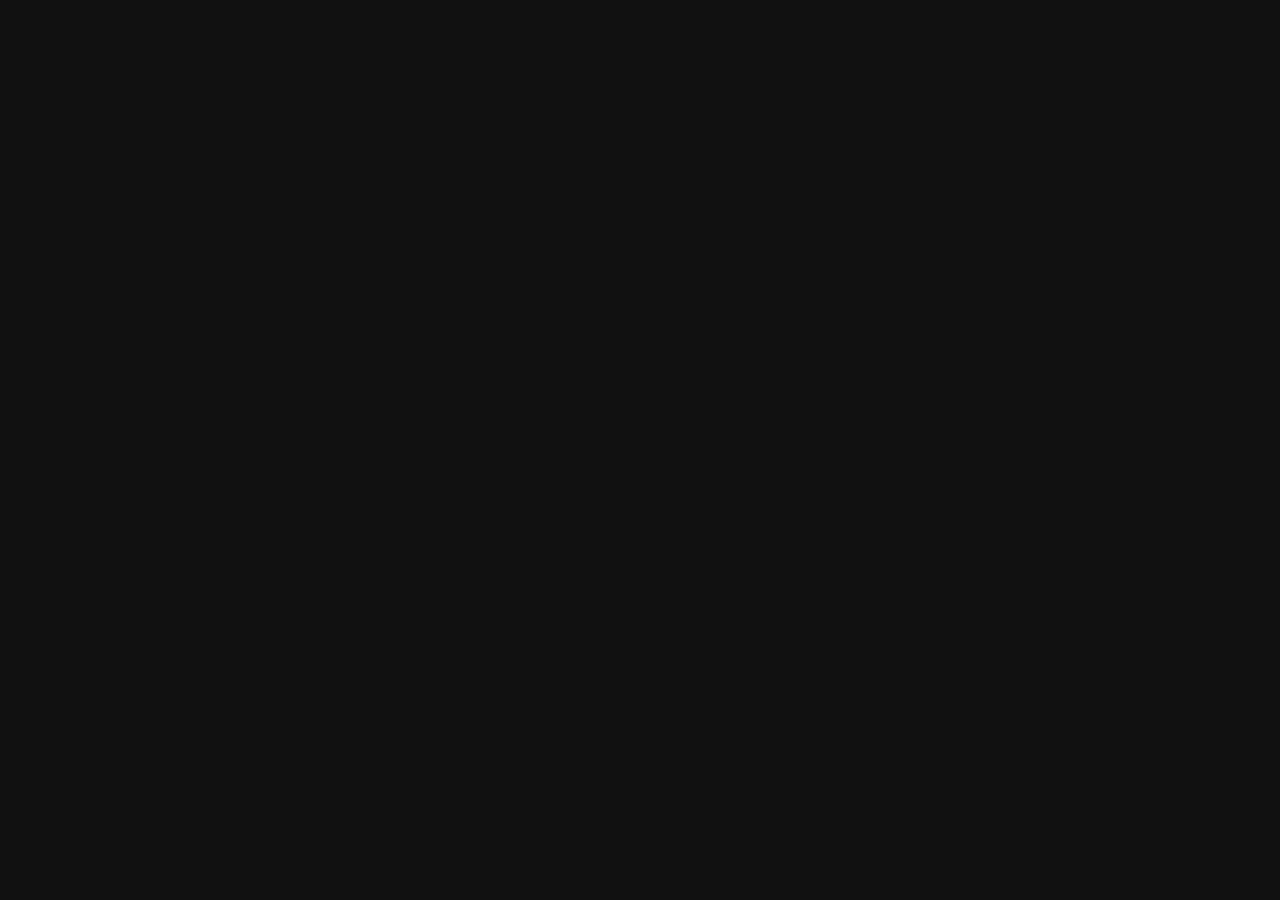
==== index.html @ 4825cdda "Update index.html" ====
<!DOCTYPE html>
<html lang="de">
<head>
  <meta charset="UTF-8" />
  <meta name="viewport" content="width=device-width, initial-scale=1.0" />
  <title>Jana & Jonas – Save the Date</title>
  <link rel="preconnect" href="[fonts.googleapis.com](https://fonts.googleapis.com)" />
  <link rel="preconnect" href="[fonts.gstatic.com](https://fonts.gstatic.com)" crossorigin />
  <link href="[fonts.googleapis.com](https://fonts.googleapis.com/css2?family=Cormorant+Garamond:ital,wght@0,300;0,400;0,500;0,600;1,300;1,400;1,500&family=Playfair+Display:ital,wght@0,400;0,500;1,400&family=Libre+Baskerville:ital@0;1&display=swap)" rel="stylesheet" />
  <link rel="stylesheet" href="style.css" />
</head>
<body>

  <!-- ═══════════════════════════════════════════
       VIDEO SECTION
  ═══════════════════════════════════════════ -->
  <section class="video-section" id="videoSection">
    <div class="video-wrapper" id="videoWrapper">

      <!-- Video Element -->
      <video
        id="weddingVideo"
        autoplay
        playsinline
        preload="auto"
      >
        <source src="./video/wedding.mp4" type="video/mp4" />
        Dein Browser unterstützt kein HTML5-Video.
      </video>

    </div>
  </section>

  <script src="script.js"></script>
</body>
</html>
---- style.css ----
/* ═══════════════════════════════════════════════════════
   RESET & BASE
═══════════════════════════════════════════════════════ */
*, *::before, *::after {
  box-sizing: border-box;
  margin: 0;
  padding: 0;
}

html {
  scroll-behavior: smooth;
  -webkit-font-smoothing: antialiased;
  -moz-osx-font-smoothing: grayscale;
}

body {
  background-color: #F2EBE0;
  font-family: 'Cormorant Garamond', Georgia, serif;
  overflow-x: hidden;
  cursor: default;
}

/* ═══════════════════════════════════════════════════════
   VIDEO SECTION
═══════════════════════════════════════════════════════ */
.video-section {
  position: relative;
  width: 100%;
  background: #111;
}

.video-wrapper {
  position: relative;
  width: 100%;
  aspect-ratio: 16 / 9;
  overflow: hidden;
  cursor: pointer;
}

.video-wrapper video {
  width: 100%;
  height: 100%;
  object-fit: cover;
  display: block;
}

/* Final Frame */
.final-frame {
  position: absolute;
  inset: 0;
  background: linear-gradient(
    to bottom,
    rgba(17, 12, 5, 0.55) 0%,
    rgba(17, 12, 5, 0.82) 100%
  );
  display: flex;
  align-items: center;
  justify-content: center;
  opacity: 0;
  transition: opacity 1.8s ease;
  pointer-events: none;
}

.final-frame.visible {
  opacity: 1;
}

.final-frame-inner {
  text-align: center;
  color: #F7F1E8;
  padding: 2rem;
}

.final-frame-line {
  width: 80px;
  height: 1px;
  background: #E96A24;
  margin: 0 auto 1.2rem;
  opacity: 0.8;
}

.final-frame-label {
  font-family: 'Cormorant Garamond', serif;
  font-size: clamp(0.75rem, 2vw, 1rem);
  letter-spacing: 0.35em;
  text-transform: uppercase;
  color: #F7A400;
  margin-bottom: 0.8rem;
  font-weight: 400;
}

.final-frame-date {
  font-family: 'Playfair Display', serif;
  font-size: clamp(1.6rem, 5vw, 3.5rem);
  font-weight: 400;
  font-style: italic;
  color: #F7F1E8;
  margin-bottom: 0.8rem;
  letter-spacing: 0.02em;
}

.final-frame-names {
  font-family: 'Cormorant Garamond', serif;
  font-size: clamp(1rem, 2.5vw, 1.4rem);
  font-weight: 300;
  letter-spacing: 0.2em;
  color: #F7A400;
  margin-top: 0.8rem;
  font-style: italic;
}

/* Replay Hint */
.replay-hint {
  position: absolute;
  bottom: 1.5rem;
  right: 1.5rem;
  display: flex;
  align-items: center;
  gap: 0.5rem;
  color: rgba(247, 241, 232, 0.7);
  font-family: 'Cormorant Garamond', serif;
  font-size: 0.85rem;
  letter-spacing: 0.12em;
  text-transform: uppercase;
  opacity: 0;
  transition: opacity 0.5s ease;
  pointer-events: none;
}

.replay-hint.visible {
  opacity: 1;
}

.replay-icon {
  width: 22px;
  height: 22px;
  color: #E96A24;
}

.replay-icon svg {
  width: 100%;
  height: 100%;
}

/* ═══════════════════════════════════════════════════════
   STATIONERY SECTION
═══════════════════════════════════════════════════════ */
.stationery-section {
  position: relative;
  min-height: 100vh;
  background: linear-gradient(
    160deg,
    #F0E8DA 0%,
    #EDE3D5 40%,
    #F2EBE0 70%,
    #EDE0D0 100%
  );
  display: flex;
  align-items: center;
  justify-content: center;
  padding: 5rem 2rem 6rem;
  overflow: hidden;
}

/* ─── Decorative SVG Elements ─── */
.deco {
  position: absolute;
  pointer-events: none;
  z-index: 2;
}

.deco--tl {
  top: -30px;
  left: -30px;
  width: clamp(120px, 20vw, 240px);
  transform: rotate(-15deg);
  animation: floatDeco 8s ease-in-out infinite;
}

.deco--tr {
  top: -20px;
  right: -20px;
  width: clamp(100px, 16vw, 200px);
  transform: rotate(12deg);
  animation: floatDeco 10s ease-in-out infinite reverse;
}

.deco--bl {
  bottom: -40px;
  left: -20px;
  width: clamp(140px, 22vw, 260px);
  transform: rotate(10deg);
  animation: floatDeco 9s ease-in-out infinite 1s;
}

.deco--br {
  bottom: -30px;
  right: -20px;
  width: clamp(130px, 20vw, 240px);
  transform: rotate(-8deg);
  animation: floatDeco 7s ease-in-out infinite 2s;
}

.deco--top-center {
  top: 30px;
  left: 50%;
  transform: translateX(-50%);
  width: clamp(200px, 40vw, 400px);
  opacity: 0.6;
}

@keyframes floatDeco {
  0%, 100% { transform-origin: center; transform: translateY(0px) rotate(var(--base-rot, -15deg)); }
  50%       { transform: translateY(-8px) rotate(var(--base-rot, -15deg)); }
}

/* ─── Card Wrapper & Animation ─── */
.card-wrapper {
  position: relative;
  z-index: 10;
  opacity: 0;
  transform: translateY(40px);
  transition: opacity 1.2s ease, transform 1.2s ease;
  animation: cardFloat 6s ease-in-out infinite 1.5s;
}

.card-wrapper.revealed {
  opacity: 1;
  transform: translateY(0px);
}

@keyframes cardFloat {
  0%, 100% { transform: translateY(0px); }
  50%       { transform: translateY(-6px); }
}

/* ─── The Card ─── */
.card {
  position: relative;
  width: clamp(300px, 85vw, 420px);
  background: #F7F1E8;
  border-radius: 2px;
  padding: 3.5rem 2.8rem 3rem;
  box-shadow:
    0 30px 80px rgba(60, 30, 0, 0.22),
    0 8px 24px rgba(60, 30, 0, 0.12),
    0 2px 6px rgba(60, 30, 0, 0.08);
}

.card-border {
  position: absolute;
  inset: -14px;
  width: calc(100% + 28px);
  height: calc(100% + 28px);
  pointer-events: none;
  z-index: 1;
}

.card-content {
  position: relative;
  z-index: 2;
  text-align: center;
}

/* ─── Card Typography ─── */
.card-pre-heading {
  font-family: 'Cormorant Garamond', serif;
  font-size: clamp(0.75rem, 2.5vw, 0.9rem);
  font-weight: 400;
  letter-spacing: 0.28em;
  text-transform: uppercase;
  color: #C87A3A;
  margin-bottom: 1.2rem;
}

.card-divider-top {
  width: 50px;
  height: 1px;
  background: linear-gradient(to right, transparent, #E96A24, transparent);
  margin: 0 auto 1.6rem;
}

.card-names {
  display: flex;
  flex-direction: column;
  align-items: center;
  line-height: 1;
  margin-bottom: 0.6rem;
}

.name-top,
.name-bottom {
  font-family: 'Playfair Display', serif;
  font-size: clamp(2.8rem, 9vw, 4.4rem);
  font-weight: 500;
  color: #B91B92;
  letter-spacing: 0.06em;
  text-transform: uppercase;
  line-height: 1.05;
}

.card-ampersand {
  font-family: 'Cormorant Garamond', serif;
  font-size: clamp(2.2rem, 7vw, 3.4rem);
  font-weight: 300;
  font-style: italic;
  color: #E96A24;
  line-height: 1;
  margin: 0.15rem 0;
}

.card-divider-mid {
  width: 60px;
  height: 1px;
  background: linear-gradient(to right, transparent, #E96A24, transparent);
  margin: 1.4rem auto 1.4rem;
}

.card-save-date-label {
  font-family: 'Cormorant Garamond', serif;
  font-size: clamp(0.7rem, 2vw, 0.85rem);
  font-style: italic;
  letter-spacing: 0.22em;
  text-transform: uppercase;
  color: #C87A3A;
  margin-bottom: 1rem;
}

.card-date {
  display: flex;
  align-items: center;
  justify-content: center;
  gap: 0.5rem;
  margin-bottom: 1.6rem;
}

.date-num {
  font-family: 'Playfair Display', serif;
  font-size: clamp(2rem, 7vw, 3.2rem);
  font-weight: 400;
  color: #C87A3A;
  letter-spacing: 0.04em;
  line-height: 1;
}

.date-dot {
  font-size: clamp(1.5rem, 5vw, 2.5rem);
  color: #E96A24;
  opacity: 0.6;
  line-height: 1;
  margin-top: -0.1em;
}

.card-tagline {
  font-family: 'Cormorant Garamond', serif;
  font-size: clamp(0.6rem, 1.8vw, 0.78rem);
  letter-spacing: 0.38em;
  text-transform: uppercase;
  color: #C87A3A;
  opacity: 0.75;
}

/* ═══════════════════════════════════════════════════════
   FADE-IN ANIMATION (initial page load)
═══════════════════════════════════════════════════════ */
.stationery-section {
  animation: sectionFadeIn 1.2s ease 0.3s both;
}

@keyframes sectionFadeIn {
  from { opacity: 0; }
  to   { opacity: 1; }
}

.final-frame-info {
  margin-top: 2rem;
  font-family: "Times New Roman", serif;
  font-size: clamp(1rem, 2.5vw, 1.4rem);
  color: #ffffff;
  opacity: 0;
  animation: fadeInInfo 1.5s ease forwards;
  animation-delay: 2s;
}

@keyframes fadeInInfo {
  from {
    opacity: 0;
    transform: translateY(10px);
  }

  to {
    opacity: 1;
    transform: translateY(0);
  }
}

/* Mobile Optimierung */
html,
body {
  width: 100%;
  min-height: 100%;
  background: #000;
  overflow-x: hidden;
}

.video-section,
.video-wrapper {
  width: 100%;
  min-height: 100svh;
  height: 100svh;
  aspect-ratio: auto;
}

.video-wrapper video {
  width: 100%;
  height: 100%;
  object-fit: cover;
}

.final-frame-inner {
  width: 100%;
  padding: 2rem 1.5rem;
  transform: translateY(-2vh);
}

.final-frame-label {
  font-size: clamp(0.85rem, 3.5vw, 1.1rem);
}

.final-frame-date {
  font-size: clamp(2.2rem, 9vw, 4rem);
  line-height: 1.15;
}

.final-frame-names,
.final-frame-info {
  font-size: clamp(1.1rem, 4vw, 1.5rem);
}

.final-frame-info {
  margin-top: 1.8rem;
  font-family: "Times New Roman", serif;
  color: #fff;
}
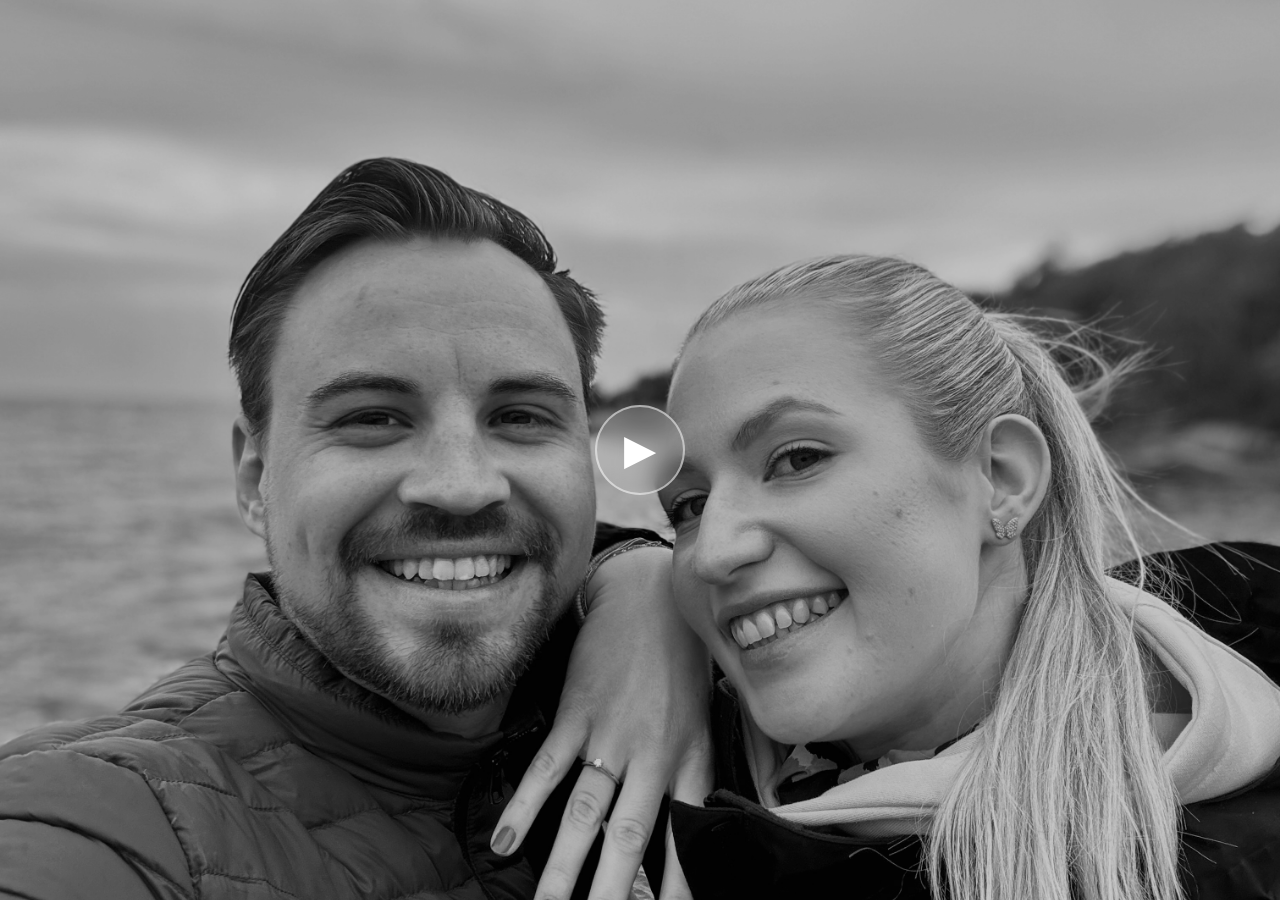
==== commit 7e16af85: "Update index.html" ====
--- a/index.html
+++ b/index.html
@@ -1,37 +1,38 @@
-
 <!DOCTYPE html>
 <html lang="de">
 <head>
-  <meta charset="UTF-8" />
-  <meta name="viewport" content="width=device-width, initial-scale=1.0" />
-  <title>Jana & Jonas – Save the Date</title>
-  <link rel="preconnect" href="[fonts.googleapis.com](https://fonts.googleapis.com)" />
-  <link rel="preconnect" href="[fonts.gstatic.com](https://fonts.gstatic.com)" crossorigin />
-  <link href="[fonts.googleapis.com](https://fonts.googleapis.com/css2?family=Cormorant+Garamond:ital,wght@0,300;0,400;0,500;0,600;1,300;1,400;1,500&family=Playfair+Display:ital,wght@0,400;0,500;1,400&family=Libre+Baskerville:ital@0;1&display=swap)" rel="stylesheet" />
-  <link rel="stylesheet" href="style.css" />
+    <meta charset="UTF-8">
+    <meta name="viewport" content="width=device-width, initial-scale=1.0">
+    <title>Jana & Jonas – Save the Date</title>
+
+    <link rel="stylesheet" href="style.css">
 </head>
 <body>
 
-  <!-- ═══════════════════════════════════════════
-       VIDEO SECTION
-  ═══════════════════════════════════════════ -->
-  <section class="video-section" id="videoSection">
-    <div class="video-wrapper" id="videoWrapper">
+<section class="video-section">
 
-      <!-- Video Element -->
-      <video
-        id="weddingVideo"
-        autoplay
-        playsinline
-        preload="auto"
-      >
-        <source src="./video/wedding.mp4" type="video/mp4" />
-        Dein Browser unterstützt kein HTML5-Video.
-      </video>
+    <div class="video-wrapper">
+
+        <video
+            id="weddingVideo"
+            playsinline
+            preload="metadata"
+            poster="video/poster.jpeg"
+        >
+            <source src="video/wedding.mp4" type="video/mp4">
+        </video>
+
+        <div id="playOverlay" class="play-overlay">
+            <div class="play-button">
+                ▶
+            </div>
+        </div>
 
     </div>
-  </section>
 
-  <script src="script.js"></script>
+</section>
+
+<script src="script.js"></script>
+
 </body>
 </html>
--- a/style.css
+++ b/style.css
@@ -1,444 +1,117 @@
-/* ═══════════════════════════════════════════════════════
-   RESET & BASE
-═══════════════════════════════════════════════════════ */
-*, *::before, *::after {
-  box-sizing: border-box;
-  margin: 0;
-  padding: 0;
+/* ==========================================
+   RESET
+========================================== */
+
+*,
+*::before,
+*::after {
+    box-sizing: border-box;
+    margin: 0;
+    padding: 0;
 }
 
-html {
-  scroll-behavior: smooth;
-  -webkit-font-smoothing: antialiased;
-  -moz-osx-font-smoothing: grayscale;
+/* ==========================================
+   PAGE
+========================================== */
+
+html,
+body {
+    width: 100%;
+    height: 100%;
+    overflow: hidden;
+    background: #000;
+    font-family: Georgia, serif;
 }
 
-body {
-  background-color: #F2EBE0;
-  font-family: 'Cormorant Garamond', Georgia, serif;
-  overflow-x: hidden;
-  cursor: default;
-}
+/* ==========================================
+   VIDEO CONTAINER
+========================================== */
 
-/* ═══════════════════════════════════════════════════════
-   VIDEO SECTION
-═══════════════════════════════════════════════════════ */
 .video-section {
-  position: relative;
-  width: 100%;
-  background: #111;
+    width: 100%;
+    height: 100svh;
 }
 
 .video-wrapper {
-  position: relative;
-  width: 100%;
-  aspect-ratio: 16 / 9;
-  overflow: hidden;
-  cursor: pointer;
+    position: relative;
+    width: 100%;
+    height: 100svh;
+    overflow: hidden;
+    background: #000;
 }
 
-.video-wrapper video {
-  width: 100%;
-  height: 100%;
-  object-fit: cover;
-  display: block;
+/* ==========================================
+   VIDEO
+========================================== */
+
+#weddingVideo {
+    width: 100%;
+    height: 100%;
+    object-fit: cover;
+    display: block;
+    background: #000;
 }
 
-/* Final Frame */
-.final-frame {
-  position: absolute;
-  inset: 0;
-  background: linear-gradient(
-    to bottom,
-    rgba(17, 12, 5, 0.55) 0%,
-    rgba(17, 12, 5, 0.82) 100%
-  );
-  display: flex;
-  align-items: center;
-  justify-content: center;
-  opacity: 0;
-  transition: opacity 1.8s ease;
-  pointer-events: none;
+/* ==========================================
+   PLAY OVERLAY
+========================================== */
+
+.play-overlay {
+    position: absolute;
+    inset: 0;
+
+    display: flex;
+    justify-content: center;
+    align-items: center;
+
+    background: rgba(0, 0, 0, 0.20);
+
+    cursor: pointer;
+    z-index: 100;
 }
 
-.final-frame.visible {
-  opacity: 1;
+.play-button {
+    width: 90px;
+    height: 90px;
+
+    display: flex;
+    justify-content: center;
+    align-items: center;
+
+    border-radius: 50%;
+
+    color: white;
+    font-size: 42px;
+    line-height: 1;
+
+    background: rgba(255, 255, 255, 0.12);
+
+    border: 2px solid rgba(255, 255, 255, 0.5);
+
+    backdrop-filter: blur(12px);
+
+    transition: all 0.3s ease;
 }
 
-.final-frame-inner {
-  text-align: center;
-  color: #F7F1E8;
-  padding: 2rem;
+.play-button:hover {
+    transform: scale(1.08);
+
+    background: rgba(255, 255, 255, 0.20);
+
+    border-color: rgba(255, 255, 255, 0.8);
 }
 
-.final-frame-line {
-  width: 80px;
-  height: 1px;
-  background: #E96A24;
-  margin: 0 auto 1.2rem;
-  opacity: 0.8;
+/* ==========================================
+   MOBILE
+========================================== */
+
+@media (max-width: 768px) {
+
+    .play-button {
+        width: 80px;
+        height: 80px;
+
+        font-size: 36px;
+    }
+
 }
-
-.final-frame-label {
-  font-family: 'Cormorant Garamond', serif;
-  font-size: clamp(0.75rem, 2vw, 1rem);
-  letter-spacing: 0.35em;
-  text-transform: uppercase;
-  color: #F7A400;
-  margin-bottom: 0.8rem;
-  font-weight: 400;
-}
-
-.final-frame-date {
-  font-family: 'Playfair Display', serif;
-  font-size: clamp(1.6rem, 5vw, 3.5rem);
-  font-weight: 400;
-  font-style: italic;
-  color: #F7F1E8;
-  margin-bottom: 0.8rem;
-  letter-spacing: 0.02em;
-}
-
-.final-frame-names {
-  font-family: 'Cormorant Garamond', serif;
-  font-size: clamp(1rem, 2.5vw, 1.4rem);
-  font-weight: 300;
-  letter-spacing: 0.2em;
-  color: #F7A400;
-  margin-top: 0.8rem;
-  font-style: italic;
-}
-
-/* Replay Hint */
-.replay-hint {
-  position: absolute;
-  bottom: 1.5rem;
-  right: 1.5rem;
-  display: flex;
-  align-items: center;
-  gap: 0.5rem;
-  color: rgba(247, 241, 232, 0.7);
-  font-family: 'Cormorant Garamond', serif;
-  font-size: 0.85rem;
-  letter-spacing: 0.12em;
-  text-transform: uppercase;
-  opacity: 0;
-  transition: opacity 0.5s ease;
-  pointer-events: none;
-}
-
-.replay-hint.visible {
-  opacity: 1;
-}
-
-.replay-icon {
-  width: 22px;
-  height: 22px;
-  color: #E96A24;
-}
-
-.replay-icon svg {
-  width: 100%;
-  height: 100%;
-}
-
-/* ═══════════════════════════════════════════════════════
-   STATIONERY SECTION
-═══════════════════════════════════════════════════════ */
-.stationery-section {
-  position: relative;
-  min-height: 100vh;
-  background: linear-gradient(
-    160deg,
-    #F0E8DA 0%,
-    #EDE3D5 40%,
-    #F2EBE0 70%,
-    #EDE0D0 100%
-  );
-  display: flex;
-  align-items: center;
-  justify-content: center;
-  padding: 5rem 2rem 6rem;
-  overflow: hidden;
-}
-
-/* ─── Decorative SVG Elements ─── */
-.deco {
-  position: absolute;
-  pointer-events: none;
-  z-index: 2;
-}
-
-.deco--tl {
-  top: -30px;
-  left: -30px;
-  width: clamp(120px, 20vw, 240px);
-  transform: rotate(-15deg);
-  animation: floatDeco 8s ease-in-out infinite;
-}
-
-.deco--tr {
-  top: -20px;
-  right: -20px;
-  width: clamp(100px, 16vw, 200px);
-  transform: rotate(12deg);
-  animation: floatDeco 10s ease-in-out infinite reverse;
-}
-
-.deco--bl {
-  bottom: -40px;
-  left: -20px;
-  width: clamp(140px, 22vw, 260px);
-  transform: rotate(10deg);
-  animation: floatDeco 9s ease-in-out infinite 1s;
-}
-
-.deco--br {
-  bottom: -30px;
-  right: -20px;
-  width: clamp(130px, 20vw, 240px);
-  transform: rotate(-8deg);
-  animation: floatDeco 7s ease-in-out infinite 2s;
-}
-
-.deco--top-center {
-  top: 30px;
-  left: 50%;
-  transform: translateX(-50%);
-  width: clamp(200px, 40vw, 400px);
-  opacity: 0.6;
-}
-
-@keyframes floatDeco {
-  0%, 100% { transform-origin: center; transform: translateY(0px) rotate(var(--base-rot, -15deg)); }
-  50%       { transform: translateY(-8px) rotate(var(--base-rot, -15deg)); }
-}
-
-/* ─── Card Wrapper & Animation ─── */
-.card-wrapper {
-  position: relative;
-  z-index: 10;
-  opacity: 0;
-  transform: translateY(40px);
-  transition: opacity 1.2s ease, transform 1.2s ease;
-  animation: cardFloat 6s ease-in-out infinite 1.5s;
-}
-
-.card-wrapper.revealed {
-  opacity: 1;
-  transform: translateY(0px);
-}
-
-@keyframes cardFloat {
-  0%, 100% { transform: translateY(0px); }
-  50%       { transform: translateY(-6px); }
-}
-
-/* ─── The Card ─── */
-.card {
-  position: relative;
-  width: clamp(300px, 85vw, 420px);
-  background: #F7F1E8;
-  border-radius: 2px;
-  padding: 3.5rem 2.8rem 3rem;
-  box-shadow:
-    0 30px 80px rgba(60, 30, 0, 0.22),
-    0 8px 24px rgba(60, 30, 0, 0.12),
-    0 2px 6px rgba(60, 30, 0, 0.08);
-}
-
-.card-border {
-  position: absolute;
-  inset: -14px;
-  width: calc(100% + 28px);
-  height: calc(100% + 28px);
-  pointer-events: none;
-  z-index: 1;
-}
-
-.card-content {
-  position: relative;
-  z-index: 2;
-  text-align: center;
-}
-
-/* ─── Card Typography ─── */
-.card-pre-heading {
-  font-family: 'Cormorant Garamond', serif;
-  font-size: clamp(0.75rem, 2.5vw, 0.9rem);
-  font-weight: 400;
-  letter-spacing: 0.28em;
-  text-transform: uppercase;
-  color: #C87A3A;
-  margin-bottom: 1.2rem;
-}
-
-.card-divider-top {
-  width: 50px;
-  height: 1px;
-  background: linear-gradient(to right, transparent, #E96A24, transparent);
-  margin: 0 auto 1.6rem;
-}
-
-.card-names {
-  display: flex;
-  flex-direction: column;
-  align-items: center;
-  line-height: 1;
-  margin-bottom: 0.6rem;
-}
-
-.name-top,
-.name-bottom {
-  font-family: 'Playfair Display', serif;
-  font-size: clamp(2.8rem, 9vw, 4.4rem);
-  font-weight: 500;
-  color: #B91B92;
-  letter-spacing: 0.06em;
-  text-transform: uppercase;
-  line-height: 1.05;
-}
-
-.card-ampersand {
-  font-family: 'Cormorant Garamond', serif;
-  font-size: clamp(2.2rem, 7vw, 3.4rem);
-  font-weight: 300;
-  font-style: italic;
-  color: #E96A24;
-  line-height: 1;
-  margin: 0.15rem 0;
-}
-
-.card-divider-mid {
-  width: 60px;
-  height: 1px;
-  background: linear-gradient(to right, transparent, #E96A24, transparent);
-  margin: 1.4rem auto 1.4rem;
-}
-
-.card-save-date-label {
-  font-family: 'Cormorant Garamond', serif;
-  font-size: clamp(0.7rem, 2vw, 0.85rem);
-  font-style: italic;
-  letter-spacing: 0.22em;
-  text-transform: uppercase;
-  color: #C87A3A;
-  margin-bottom: 1rem;
-}
-
-.card-date {
-  display: flex;
-  align-items: center;
-  justify-content: center;
-  gap: 0.5rem;
-  margin-bottom: 1.6rem;
-}
-
-.date-num {
-  font-family: 'Playfair Display', serif;
-  font-size: clamp(2rem, 7vw, 3.2rem);
-  font-weight: 400;
-  color: #C87A3A;
-  letter-spacing: 0.04em;
-  line-height: 1;
-}
-
-.date-dot {
-  font-size: clamp(1.5rem, 5vw, 2.5rem);
-  color: #E96A24;
-  opacity: 0.6;
-  line-height: 1;
-  margin-top: -0.1em;
-}
-
-.card-tagline {
-  font-family: 'Cormorant Garamond', serif;
-  font-size: clamp(0.6rem, 1.8vw, 0.78rem);
-  letter-spacing: 0.38em;
-  text-transform: uppercase;
-  color: #C87A3A;
-  opacity: 0.75;
-}
-
-/* ═══════════════════════════════════════════════════════
-   FADE-IN ANIMATION (initial page load)
-═══════════════════════════════════════════════════════ */
-.stationery-section {
-  animation: sectionFadeIn 1.2s ease 0.3s both;
-}
-
-@keyframes sectionFadeIn {
-  from { opacity: 0; }
-  to   { opacity: 1; }
-}
-
-.final-frame-info {
-  margin-top: 2rem;
-  font-family: "Times New Roman", serif;
-  font-size: clamp(1rem, 2.5vw, 1.4rem);
-  color: #ffffff;
-  opacity: 0;
-  animation: fadeInInfo 1.5s ease forwards;
-  animation-delay: 2s;
-}
-
-@keyframes fadeInInfo {
-  from {
-    opacity: 0;
-    transform: translateY(10px);
-  }
-
-  to {
-    opacity: 1;
-    transform: translateY(0);
-  }
-}
-
-/* Mobile Optimierung */
-html,
-body {
-  width: 100%;
-  min-height: 100%;
-  background: #000;
-  overflow-x: hidden;
-}
-
-.video-section,
-.video-wrapper {
-  width: 100%;
-  min-height: 100svh;
-  height: 100svh;
-  aspect-ratio: auto;
-}
-
-.video-wrapper video {
-  width: 100%;
-  height: 100%;
-  object-fit: cover;
-}
-
-.final-frame-inner {
-  width: 100%;
-  padding: 2rem 1.5rem;
-  transform: translateY(-2vh);
-}
-
-.final-frame-label {
-  font-size: clamp(0.85rem, 3.5vw, 1.1rem);
-}
-
-.final-frame-date {
-  font-size: clamp(2.2rem, 9vw, 4rem);
-  line-height: 1.15;
-}
-
-.final-frame-names,
-.final-frame-info {
-  font-size: clamp(1.1rem, 4vw, 1.5rem);
-}
-
-.final-frame-info {
-  margin-top: 1.8rem;
-  font-family: "Times New Roman", serif;
-  color: #fff;
-}
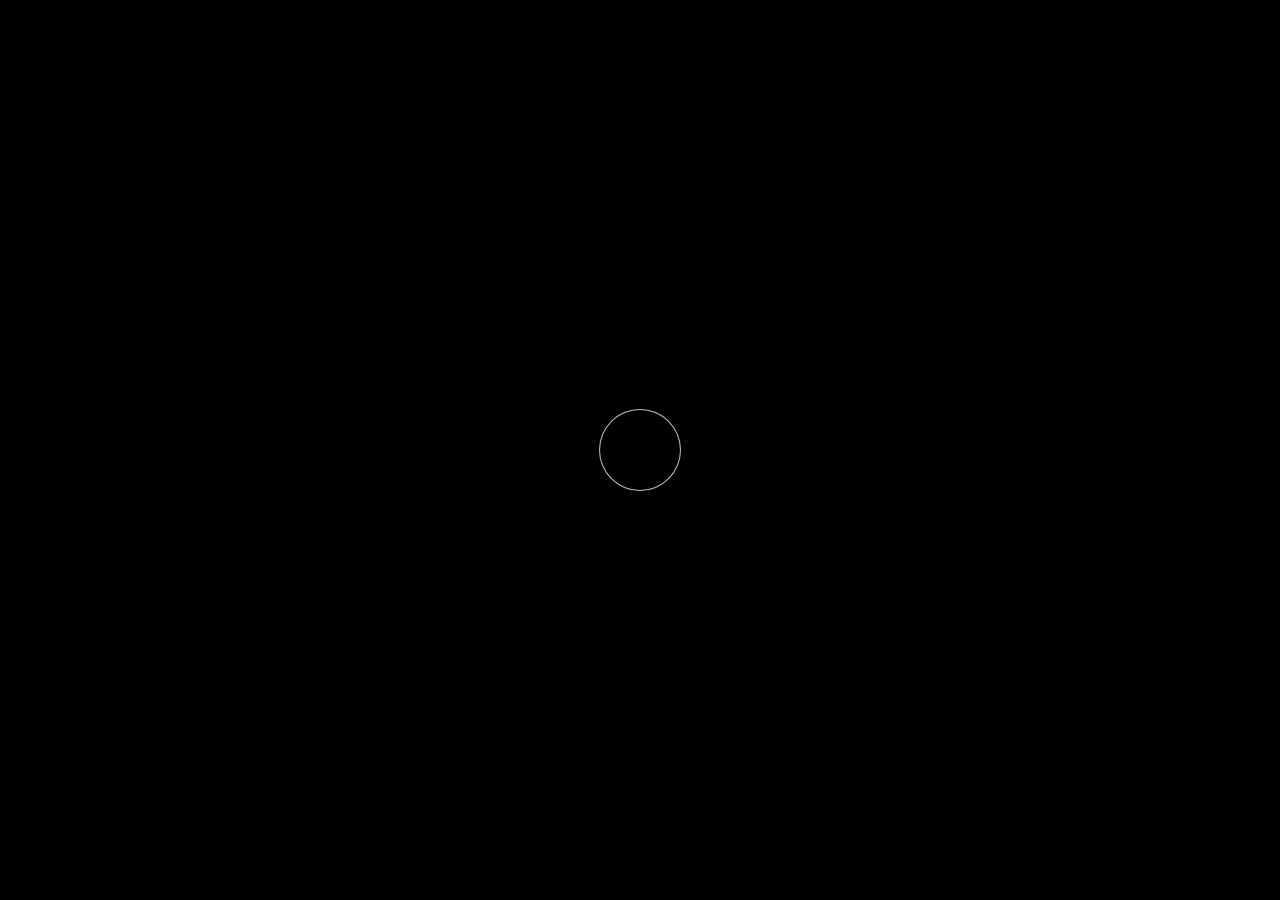
==== commit 9a5b10c4: "Update index.html" ====
--- a/index.html
+++ b/index.html
@@ -7,6 +7,7 @@
 
     <link rel="stylesheet" href="style.css">
 </head>
+
 <body>
 
 <section class="video-section">
@@ -17,15 +18,17 @@
             id="weddingVideo"
             playsinline
             preload="metadata"
-            poster="video/poster.jpeg"
+            poster="video/poster.jpg"
         >
             <source src="video/wedding.mp4" type="video/mp4">
         </video>
 
         <div id="playOverlay" class="play-overlay">
+
             <div class="play-button">
-                ▶
+                <div class="play-triangle"></div>
             </div>
+
         </div>
 
     </div>
--- a/style.css
+++ b/style.css
@@ -20,11 +20,10 @@
     height: 100%;
     overflow: hidden;
     background: #000;
-    font-family: Georgia, serif;
 }
 
 /* ==========================================
-   VIDEO CONTAINER
+   VIDEO
 ========================================== */
 
 .video-section {
@@ -40,10 +39,6 @@
     background: #000;
 }
 
-/* ==========================================
-   VIDEO
-========================================== */
-
 #weddingVideo {
     width: 100%;
     height: 100%;
@@ -53,7 +48,7 @@
 }
 
 /* ==========================================
-   PLAY OVERLAY
+   PLAY BUTTON
 ========================================== */
 
 .play-overlay {
@@ -64,15 +59,17 @@
     justify-content: center;
     align-items: center;
 
-    background: rgba(0, 0, 0, 0.20);
+    background: rgba(0,0,0,0.15);
 
     cursor: pointer;
+
     z-index: 100;
 }
 
 .play-button {
-    width: 90px;
-    height: 90px;
+
+    width: 82px;
+    height: 82px;
 
     display: flex;
     justify-content: center;
@@ -81,24 +78,28 @@
     border-radius: 50%;
 
     color: white;
-    font-size: 42px;
+
+    font-size: 34px;
+
     line-height: 1;
 
-    background: rgba(255, 255, 255, 0.12);
+    padding-left: 5px;
 
-    border: 2px solid rgba(255, 255, 255, 0.5);
+    background: rgba(0,0,0,0.28);
 
-    backdrop-filter: blur(12px);
+    border: 1.5px solid rgba(255,255,255,0.75);
 
-    transition: all 0.3s ease;
+    backdrop-filter: blur(10px);
+
+    transition: all .3s ease;
 }
 
 .play-button:hover {
+
     transform: scale(1.08);
 
-    background: rgba(255, 255, 255, 0.20);
+    background: rgba(255,255,255,0.15);
 
-    border-color: rgba(255, 255, 255, 0.8);
 }
 
 /* ==========================================
@@ -108,10 +109,12 @@
 @media (max-width: 768px) {
 
     .play-button {
-        width: 80px;
-        height: 80px;
 
-        font-size: 36px;
+        width: 72px;
+        height: 72px;
+
+        font-size: 30px;
+
     }
 
 }
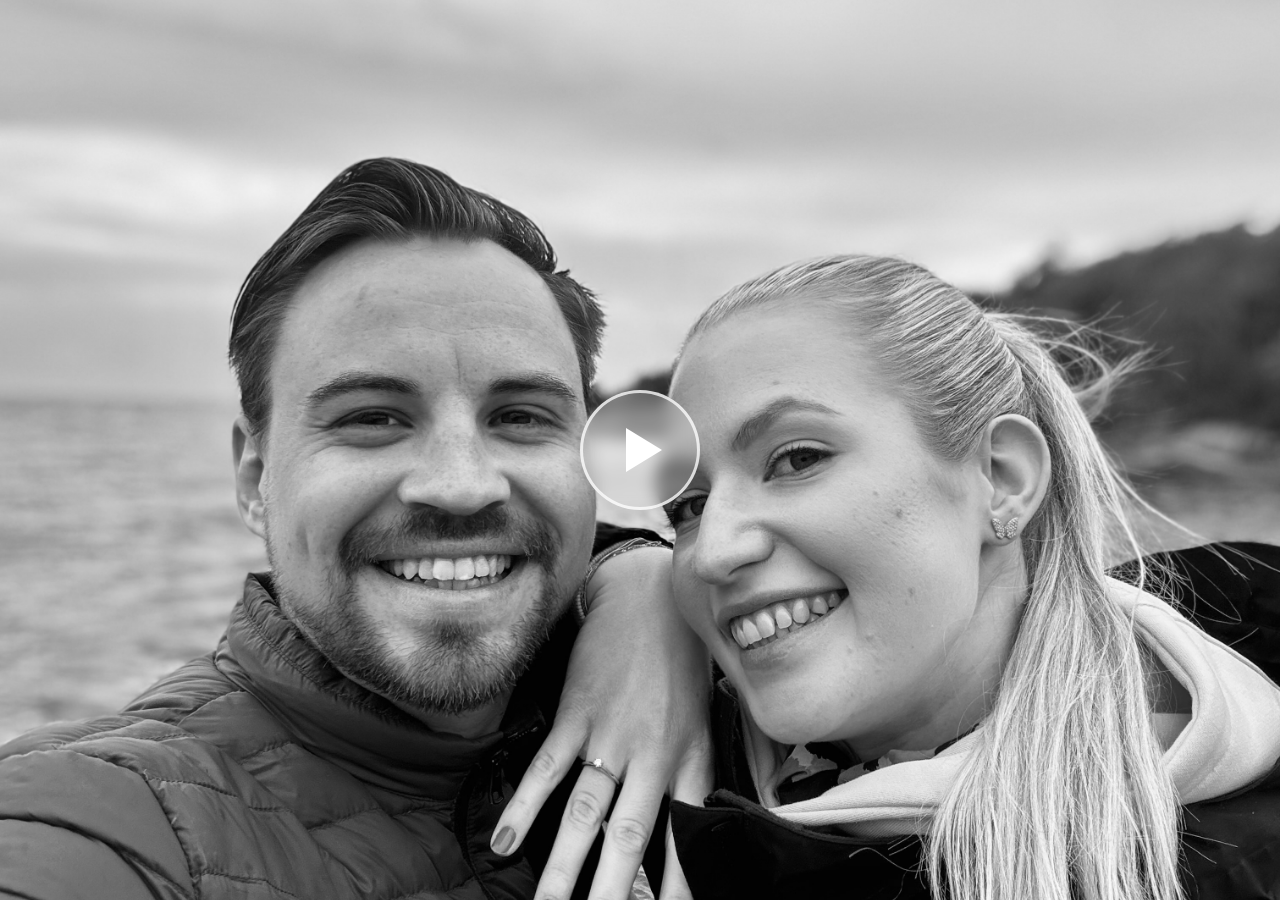
==== commit 8bb94c7e: "Update index.html" ====
--- a/index.html
+++ b/index.html
@@ -18,7 +18,7 @@
             id="weddingVideo"
             playsinline
             preload="metadata"
-            poster="video/poster.jpg"
+            poster="video/poster.jpeg"
         >
             <source src="video/wedding.mp4" type="video/mp4">
         </video>
--- a/style.css
+++ b/style.css
@@ -23,7 +23,7 @@
 }
 
 /* ==========================================
-   VIDEO
+   VIDEO SECTION
 ========================================== */
 
 .video-section {
@@ -39,16 +39,23 @@
     background: #000;
 }
 
+/* ==========================================
+   VIDEO
+========================================== */
+
 #weddingVideo {
     width: 100%;
     height: 100%;
+    display: block;
+
     object-fit: cover;
-    display: block;
+    object-position: center center;
+
     background: #000;
 }
 
 /* ==========================================
-   PLAY BUTTON
+   PLAY OVERLAY
 ========================================== */
 
 .play-overlay {
@@ -59,47 +66,45 @@
     justify-content: center;
     align-items: center;
 
-    background: rgba(0,0,0,0.15);
-
+    z-index: 100;
     cursor: pointer;
-
-    z-index: 100;
 }
 
 .play-button {
+    width: 120px;
+    height: 120px;
 
-    width: 82px;
-    height: 82px;
+    border-radius: 50%;
+
+    background: rgba(255,255,255,0.22);
+
+    border: 3px solid rgba(255,255,255,0.75);
+
+    backdrop-filter: blur(8px);
 
     display: flex;
     justify-content: center;
     align-items: center;
 
-    border-radius: 50%;
-
-    color: white;
-
-    font-size: 34px;
-
-    line-height: 1;
-
-    padding-left: 5px;
-
-    background: rgba(0,0,0,0.28);
-
-    border: 1.5px solid rgba(255,255,255,0.75);
-
-    backdrop-filter: blur(10px);
-
-    transition: all .3s ease;
+    transition: all 0.3s ease;
 }
 
 .play-button:hover {
-
     transform: scale(1.08);
 
-    background: rgba(255,255,255,0.15);
+    background: rgba(255,255,255,0.30);
+}
 
+.play-triangle {
+
+    width: 0;
+    height: 0;
+
+    border-top: 22px solid transparent;
+    border-bottom: 22px solid transparent;
+    border-left: 36px solid white;
+
+    margin-left: 8px;
 }
 
 /* ==========================================
@@ -109,12 +114,14 @@
 @media (max-width: 768px) {
 
     .play-button {
+        width: 100px;
+        height: 100px;
+    }
 
-        width: 72px;
-        height: 72px;
-
-        font-size: 30px;
-
+    .play-triangle {
+        border-top: 18px solid transparent;
+        border-bottom: 18px solid transparent;
+        border-left: 30px solid white;
     }
 
 }
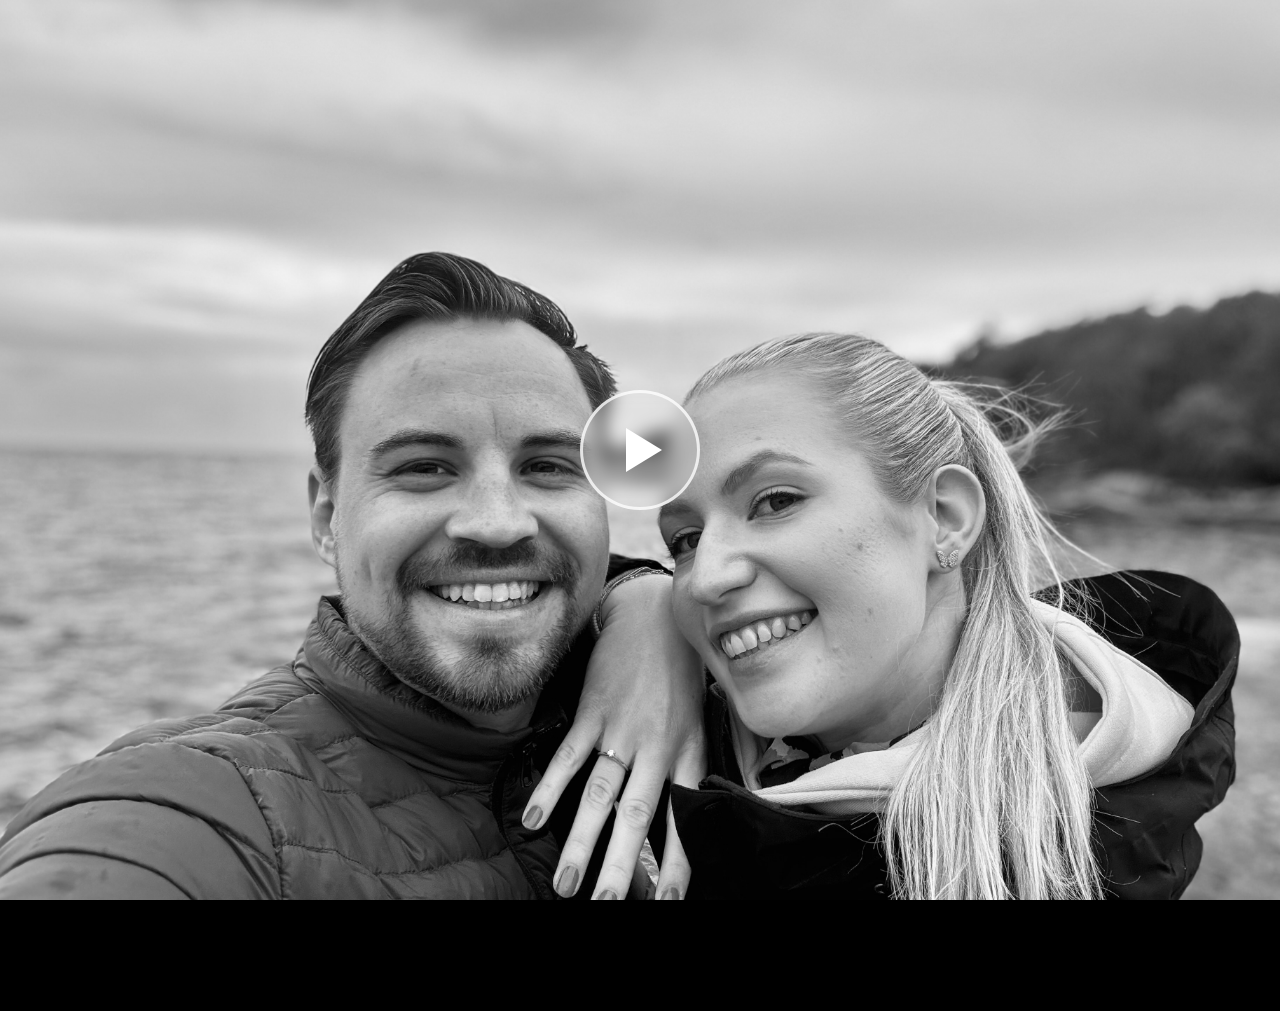
==== commit a13b9c66: "Update index.html" ====
--- a/index.html
+++ b/index.html
@@ -1,38 +1,52 @@
 <!DOCTYPE html>
 <html lang="de">
 <head>
-    <meta charset="UTF-8">
-    <meta name="viewport" content="width=device-width, initial-scale=1.0">
-    <title>Jana & Jonas – Save the Date</title>
-
-    <link rel="stylesheet" href="style.css">
+  <meta charset="UTF-8">
+  <meta name="viewport" content="width=device-width, initial-scale=1.0">
+  <title>Jana & Jonas – Save the Date</title>
+  <link rel="stylesheet" href="style.css">
 </head>
 
 <body>
 
-<section class="video-section">
+<section class="hero-section">
+  <div class="video-wrapper">
+    <video
+      id="weddingVideo"
+      playsinline
+      preload="metadata"
+      poster="video/poster.jpeg"
+    >
+      <source src="video/wedding.mp4" type="video/mp4">
+    </video>
 
-    <div class="video-wrapper">
+    <div id="playOverlay" class="play-overlay">
+      <div class="play-button">
+        <div class="play-triangle"></div>
+      </div>
+    </div>
+  </div>
+</section>
 
-        <video
-            id="weddingVideo"
-            playsinline
-            preload="metadata"
-            poster="video/poster.jpeg"
-        >
-            <source src="video/wedding.mp4" type="video/mp4">
-        </video>
+<section class="polaroid-scroll">
+  <div class="polaroid-stage">
 
-        <div id="playOverlay" class="play-overlay">
+    <figure class="polaroid polaroid-1">
+      <img src="video/photo-1.jpeg" alt="Jana und Jonas 1">
+      <figcaption>♡ Save the Date</figcaption>
+    </figure>
 
-            <div class="play-button">
-                <div class="play-triangle"></div>
-            </div>
+    <figure class="polaroid polaroid-2">
+      <img src="video/photo-2.jpeg" alt="Jana und Jonas 2">
+      <figcaption>♡ 11. September 2027</figcaption>
+    </figure>
 
-        </div>
+    <figure class="polaroid polaroid-3">
+      <img src="video/photo-3.jpeg" alt="Jana und Jonas 3">
+      <figcaption>♡ More Info's coming soon</figcaption>
+    </figure>
 
-    </div>
-
+  </div>
 </section>
 
 <script src="script.js"></script>
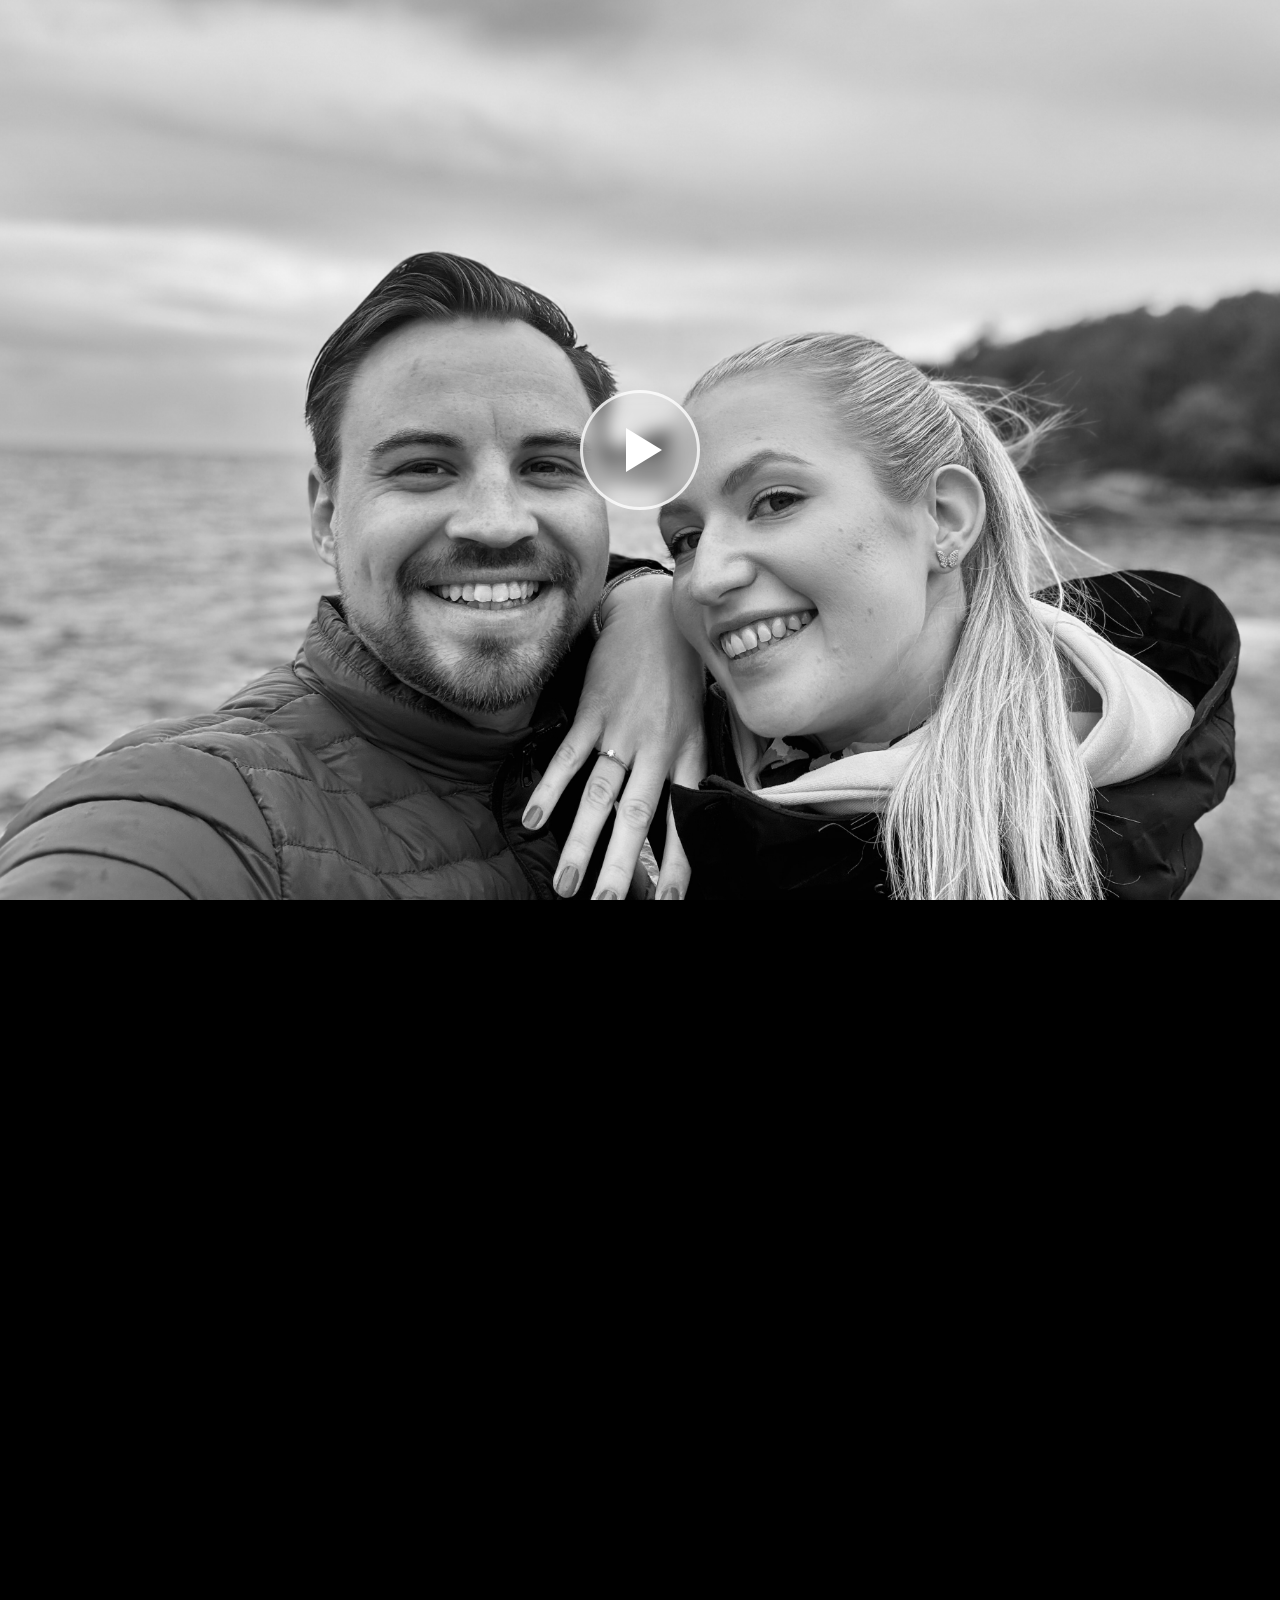
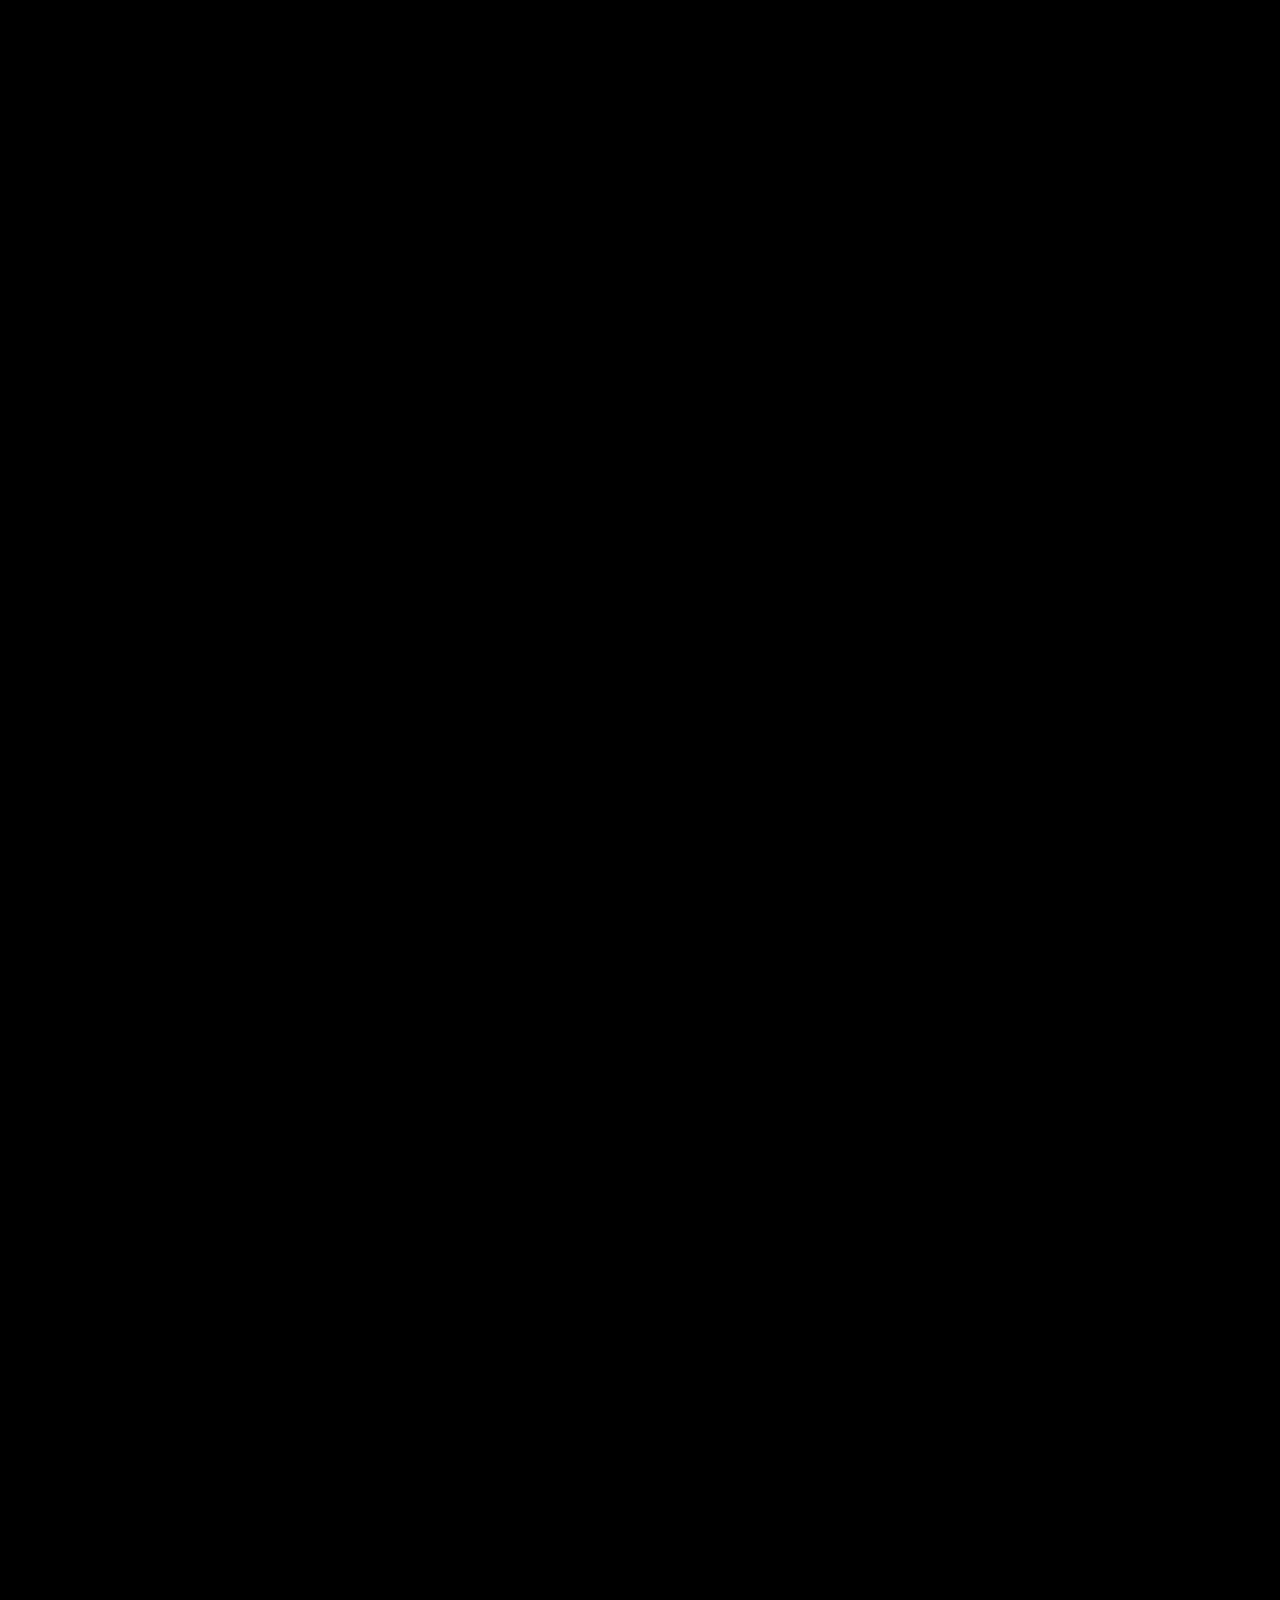
==== commit d440aa94: "Update index.html" ====
--- a/index.html
+++ b/index.html
@@ -7,7 +7,7 @@
   <link rel="stylesheet" href="style.css">
 </head>
 
-<body>
+<body class="scroll-locked">
 
 <section class="hero-section">
   <div class="video-wrapper">
--- a/style.css
+++ b/style.css
@@ -1,127 +1,282 @@
-/* ==========================================
-   RESET
-========================================== */
-
 *,
 *::before,
 *::after {
-    box-sizing: border-box;
-    margin: 0;
-    padding: 0;
-}
-
-/* ==========================================
-   PAGE
-========================================== */
+  box-sizing: border-box;
+  margin: 0;
+  padding: 0;
+}
 
 html,
 body {
-    width: 100%;
+  width: 100%;
+  min-height: 100%;
+  background: #000;
+}
+
+body {
+  overflow-x: hidden;
+}
+
+/* VIDEO */
+
+.hero-section {
+  position: sticky;
+  top: 0;
+  width: 100%;
+  height: 100svh;
+  z-index: 1;
+  background: #000;
+}
+
+.video-wrapper {
+  position: relative;
+  width: 100%;
+  height: 100svh;
+  overflow: hidden;
+  background: #000;
+}
+
+#weddingVideo {
+  width: 100%;
+  height: 100%;
+  display: block;
+  object-fit: cover;
+  object-position: center center;
+  background: #000;
+}
+
+/* PLAY BUTTON */
+
+.play-overlay {
+  position: absolute;
+  inset: 0;
+  display: flex;
+  justify-content: center;
+  align-items: center;
+  z-index: 100;
+  cursor: pointer;
+}
+
+.play-button {
+  width: 120px;
+  height: 120px;
+  border-radius: 50%;
+  background: rgba(255,255,255,0.22);
+  border: 3px solid rgba(255,255,255,0.75);
+  backdrop-filter: blur(8px);
+  display: flex;
+  justify-content: center;
+  align-items: center;
+  transition: all 0.3s ease;
+}
+
+.play-button:hover {
+  transform: scale(1.08);
+  background: rgba(255,255,255,0.30);
+}
+
+.play-triangle {
+  width: 0;
+  height: 0;
+  border-top: 22px solid transparent;
+  border-bottom: 22px solid transparent;
+  border-left: 36px solid white;
+  margin-left: 8px;
+}
+
+/* POLAROID SCROLL */
+
+.polaroid-scroll {
+  position: relative;
+  z-index: 5;
+  height: 360svh;
+  margin-top: -100svh;
+  pointer-events: none;
+}
+
+.polaroid-stage {
+  position: sticky;
+  top: 0;
+  height: 100svh;
+  width: 100%;
+  overflow: hidden;
+}
+
+.polaroid {
+  position: absolute;
+  left: 50%;
+  top: 50%;
+  width: min(86vw, 520px);
+  height: min(78svh, 720px);
+  background: #fff;
+  padding: 14px 14px 52px;
+  box-shadow: 0 24px 70px rgba(0,0,0,0.45);
+  transform: translate(-50%, 120svh);
+}
+
+.polaroid img {
+  width: 100%;
+  height: calc(100% - 42px);
+  object-fit: cover;
+  display: block;
+}
+
+.polaroid figcaption {
+  height: 42px;
+  display: flex;
+  justify-content: center;
+  align-items: center;
+  font-family: "Times New Roman", serif;
+  font-size: clamp(1rem, 2vw, 1.2rem);
+  color: #333;
+  text-align: center;
+}
+
+/* BILD 1 */
+
+.polaroid-1 {
+  transform: translate(-50%, 82svh) rotate(-10deg);
+}
+
+/* BILD 2 */
+
+.polaroid-2 {
+  transform: translate(-50%, 120svh) rotate(10deg);
+}
+
+/* BILD 3 */
+
+.polaroid-3 {
+  width: 100vw;
+  height: 100svh;
+  padding: 0;
+  background: transparent;
+  box-shadow: none;
+  transform: translate(-50%, 120svh) rotate(0deg);
+}
+
+.polaroid-3 img {
+  width: 100%;
+  height: 100%;
+  object-fit: cover;
+}
+
+.polaroid-3 figcaption {
+  position: absolute;
+  left: 0;
+  right: 0;
+  bottom: 7svh;
+  height: auto;
+  padding: 0 1.5rem;
+  color: #fff;
+  font-size: clamp(1.2rem, 4vw, 1.8rem);
+  text-shadow: 0 2px 14px rgba(0,0,0,0.65);
+}
+
+/* SCROLL ANIMATIONEN */
+
+@keyframes photo1 {
+  0% {
+    transform: translate(-50%, 82svh) rotate(-10deg);
+    opacity: 0.75;
+  }
+  25% {
+    transform: translate(-50%, 7svh) rotate(-10deg);
+    opacity: 1;
+  }
+  70% {
+    transform: translate(-50%, -6svh) rotate(-10deg);
+    opacity: 1;
+  }
+  100% {
+    transform: translate(-50%, -120svh) rotate(-10deg);
+    opacity: 0;
+  }
+}
+
+@keyframes photo2 {
+  0% {
+    transform: translate(-50%, 120svh) rotate(10deg);
+    opacity: 0;
+  }
+  25% {
+    transform: translate(-50%, 7svh) rotate(10deg);
+    opacity: 1;
+  }
+  70% {
+    transform: translate(-50%, -6svh) rotate(10deg);
+    opacity: 1;
+  }
+  100% {
+    transform: translate(-50%, -120svh) rotate(10deg);
+    opacity: 0;
+  }
+}
+
+@keyframes photo3 {
+  0% {
+    transform: translate(-50%, 120svh) scale(0.88);
+    opacity: 0;
+  }
+  35% {
+    transform: translate(-50%, 12svh) scale(0.92);
+    opacity: 1;
+  }
+  70% {
+    transform: translate(-50%, 0) scale(1);
+    opacity: 1;
+  }
+  100% {
+    transform: translate(-50%, 0) scale(1);
+    opacity: 1;
+  }
+}
+
+/* MOBILE */
+
+@media (max-width: 768px) {
+  .play-button {
+    width: 100px;
+    height: 100px;
+  }
+
+  .play-triangle {
+    border-top: 18px solid transparent;
+    border-bottom: 18px solid transparent;
+    border-left: 30px solid white;
+  }
+
+  .polaroid {
+    width: 84vw;
+    height: 72svh;
+    padding: 10px 10px 44px;
+  }
+
+  .polaroid img {
+    height: calc(100% - 40px);
+  }
+
+  .polaroid figcaption {
+    height: 40px;
+    font-size: 1rem;
+  }
+
+  .polaroid-3 {
+    width: 100vw;
+    height: 100svh;
+    padding: 0;
+  }
+
+  .polaroid-3 img {
     height: 100%;
-    overflow: hidden;
-    background: #000;
-}
-
-/* ==========================================
-   VIDEO SECTION
-========================================== */
-
-.video-section {
-    width: 100%;
-    height: 100svh;
-}
-
-.video-wrapper {
-    position: relative;
-    width: 100%;
-    height: 100svh;
-    overflow: hidden;
-    background: #000;
-}
-
-/* ==========================================
-   VIDEO
-========================================== */
-
-#weddingVideo {
-    width: 100%;
-    height: 100%;
-    display: block;
-
-    object-fit: cover;
-    object-position: center center;
-
-    background: #000;
-}
-
-/* ==========================================
-   PLAY OVERLAY
-========================================== */
-
-.play-overlay {
-    position: absolute;
-    inset: 0;
-
-    display: flex;
-    justify-content: center;
-    align-items: center;
-
-    z-index: 100;
-    cursor: pointer;
-}
-
-.play-button {
-    width: 120px;
-    height: 120px;
-
-    border-radius: 50%;
-
-    background: rgba(255,255,255,0.22);
-
-    border: 3px solid rgba(255,255,255,0.75);
-
-    backdrop-filter: blur(8px);
-
-    display: flex;
-    justify-content: center;
-    align-items: center;
-
-    transition: all 0.3s ease;
-}
-
-.play-button:hover {
-    transform: scale(1.08);
-
-    background: rgba(255,255,255,0.30);
-}
-
-.play-triangle {
-
-    width: 0;
-    height: 0;
-
-    border-top: 22px solid transparent;
-    border-bottom: 22px solid transparent;
-    border-left: 36px solid white;
-
-    margin-left: 8px;
-}
-
-/* ==========================================
-   MOBILE
-========================================== */
-
-@media (max-width: 768px) {
-
-    .play-button {
-        width: 100px;
-        height: 100px;
-    }
-
-    .play-triangle {
-        border-top: 18px solid transparent;
-        border-bottom: 18px solid transparent;
-        border-left: 30px solid white;
-    }
-
-}
+  }
+
+  .polaroid-3 figcaption {
+    bottom: 8svh;
+    font-size: 1.25rem;
+  }
+}
+
+body.scroll-locked {
+  overflow: hidden;
+}
